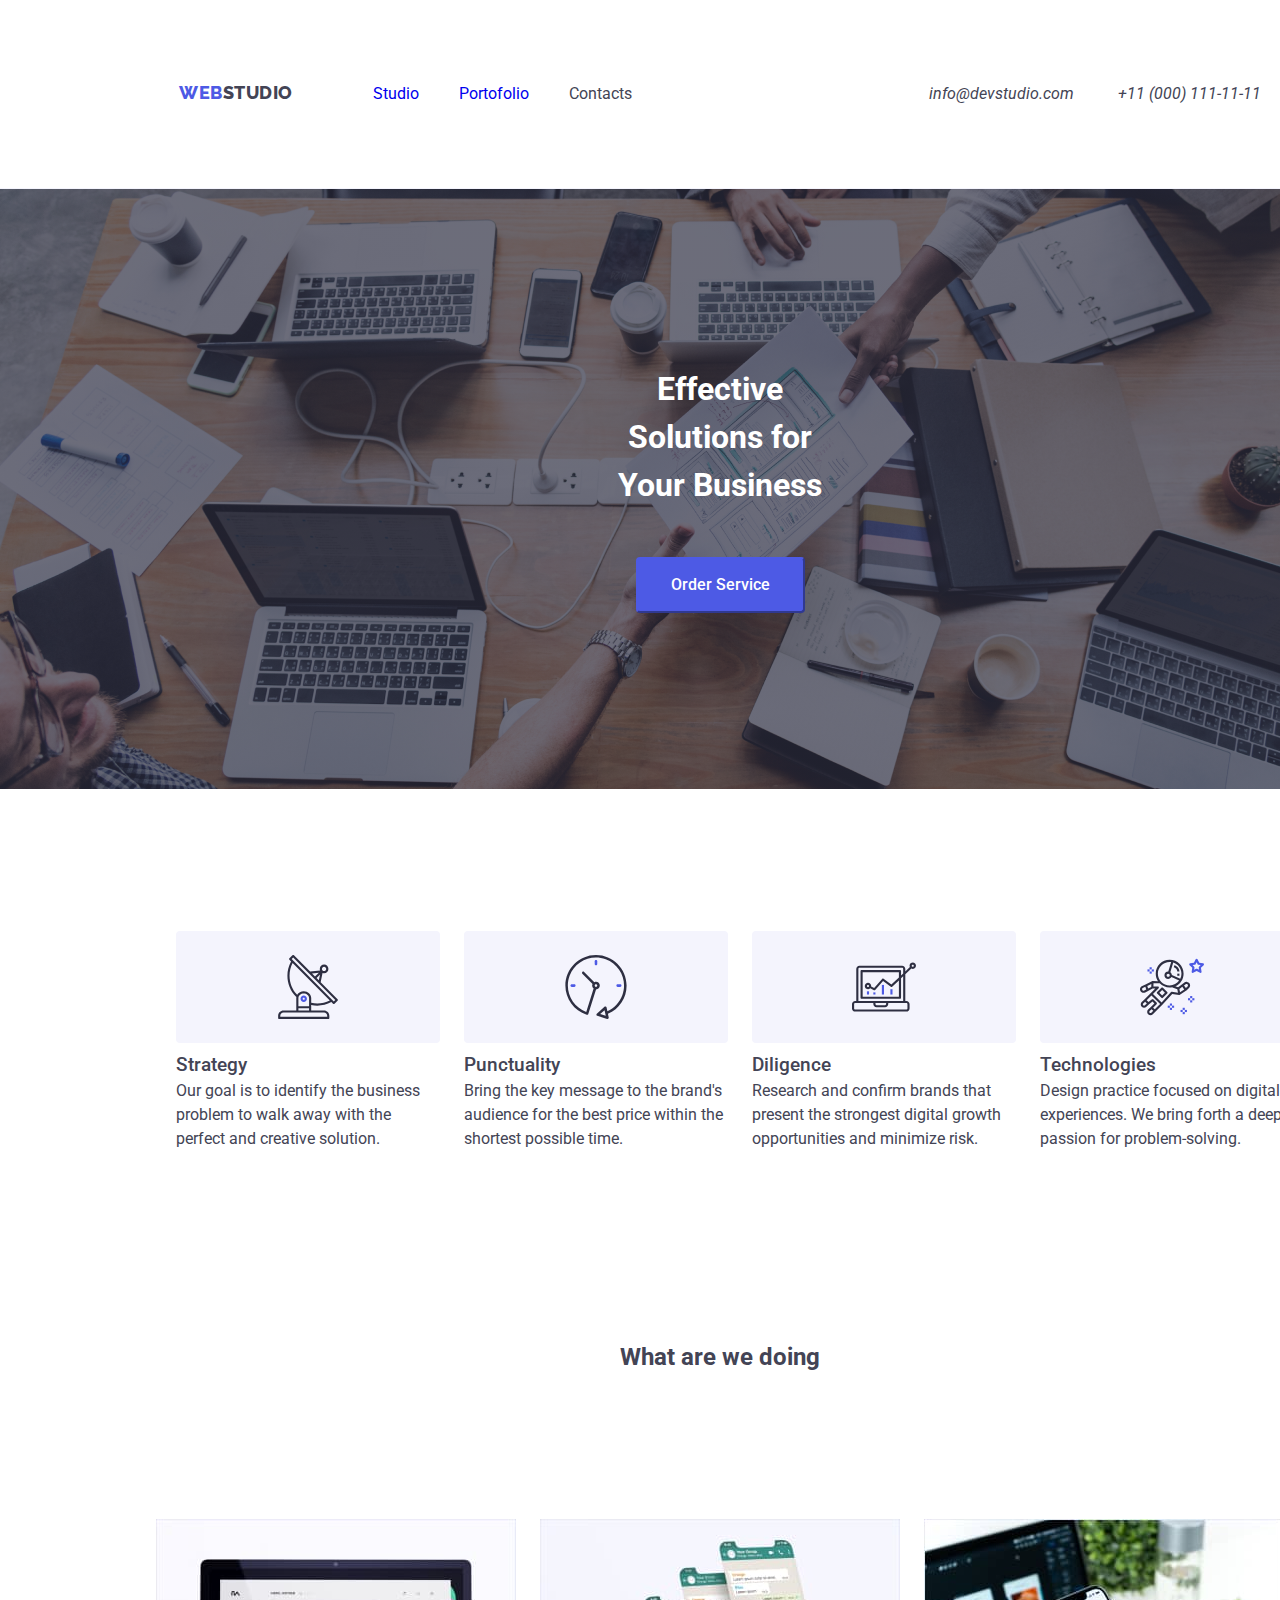
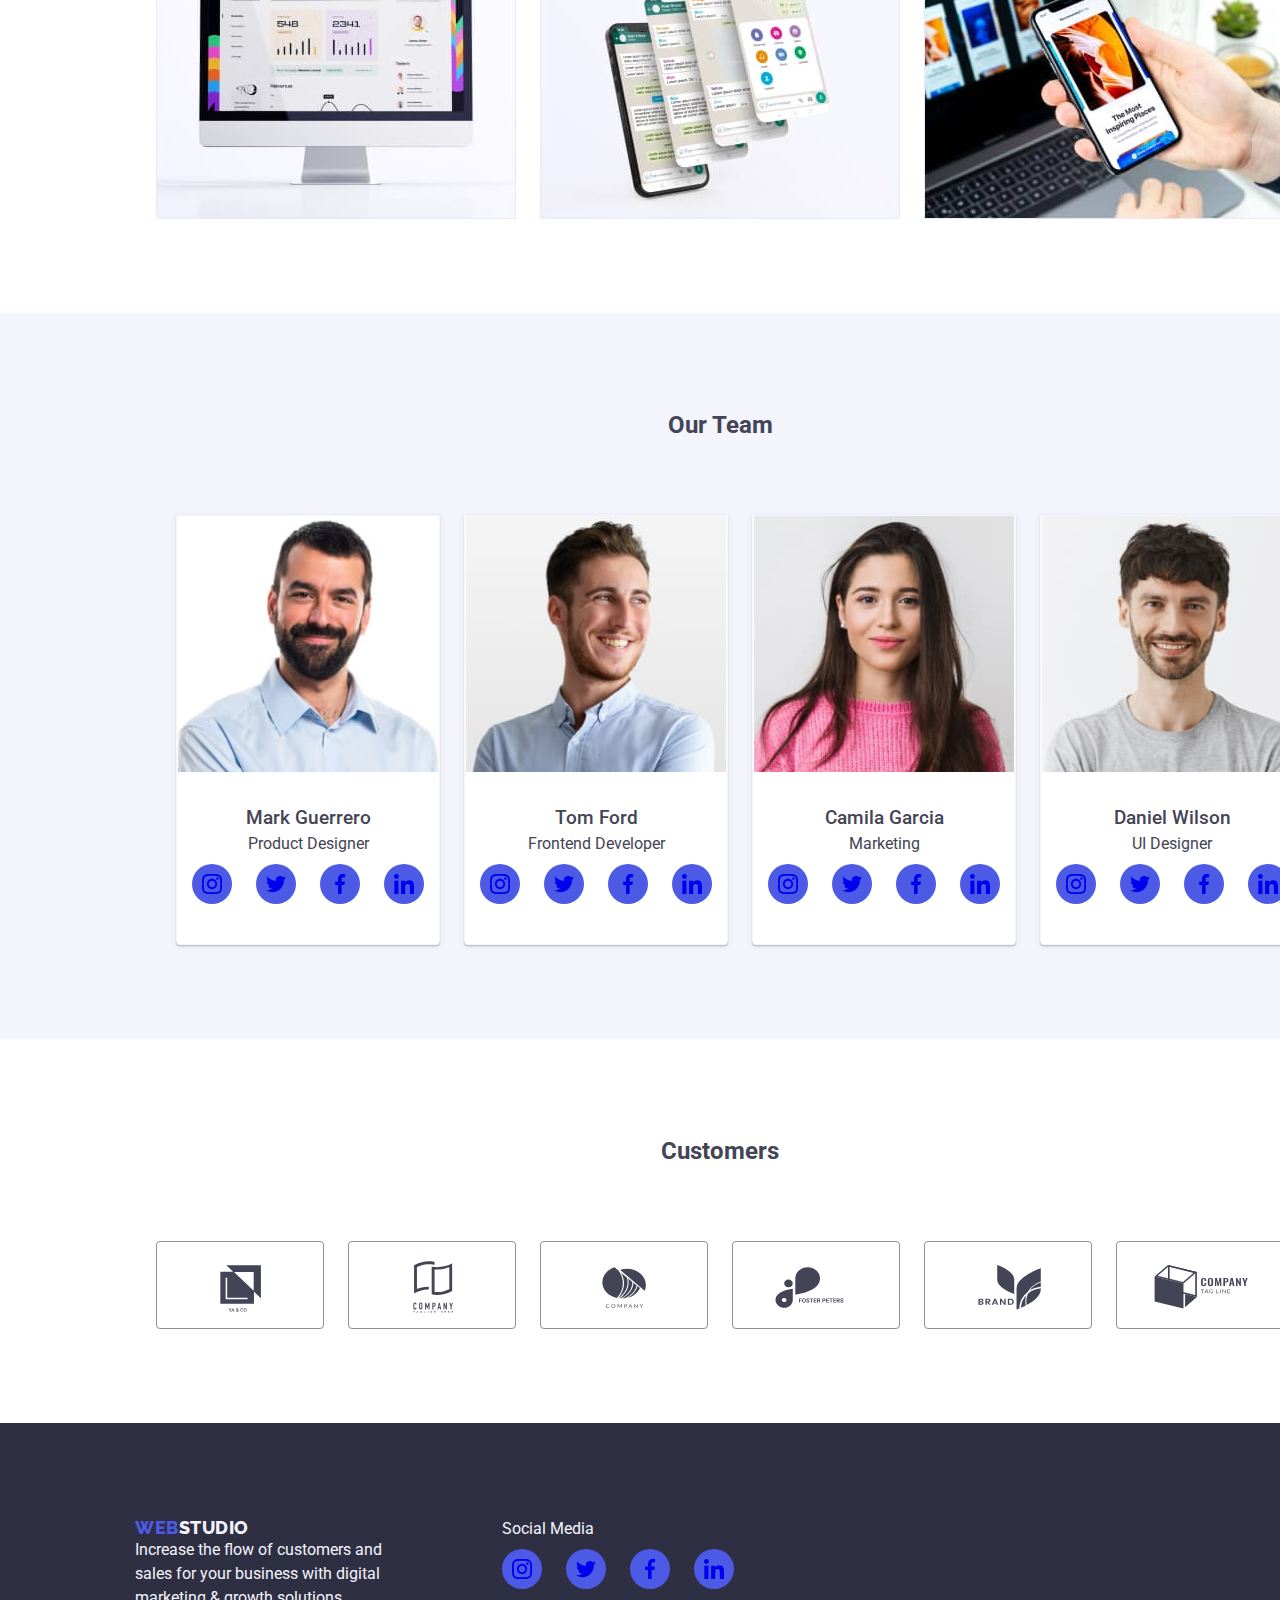
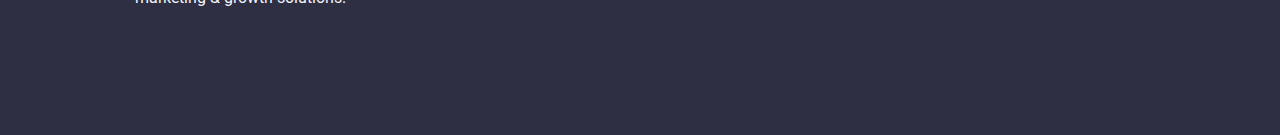
==== index.html @ 59173d13 "add files from hw4" ====
<!DOCTYPE html>
<html lang="en">

<head>
    <meta charset="UTF-8">
    <meta name="viewport" content="width=device-width, initial-scale=1.0">
    <title>Studio</title>
    <link rel="preconnect" href="https://fonts.googleapis.com">
    <link rel="preconnect" href="https://fonts.gstatic.com" crossorigin>
    <link
        href="https://fonts.googleapis.com/css2?family=Raleway:ital,wght@0,700;1,700&family=Roboto:wght@400;500;700;900&display=swap"
        rel="stylesheet">
    <link rel="stylesheet" href="/css/modern-normalize.css">
    <link rel="stylesheet" href="./css/style.css">
    <link rel="stylesheet" href="./css/reset.css">
</head>

<body class="main-page">
    <!--Navbar section-->

    <header class="global-header section">
        <div class="container header-container">
            <a href="index.html" class="logo">
                <span class="iris-blue">web</span>
                <span class="navy-blue">studio</span>
            </a>
            <nav class="navbar">
                <ul class="menu-items">
                    <li>
                        <a href="index.html">Studio</a>
                    </li>
                    <li>
                        <a href="portofolio.html">Portofolio</a>
                    </li>
                    <li>
                        <a href="">Contacts</a>
                    </li>
                </ul>
            </nav>
            <address class="contact-info">
                <a href="mailto:info@devstudio.com">info@devstudio.com</a>
                <a href="tel:+11(000)111-11-11">+11 (000) 111-11-11</a>
            </address>
        </div>

    </header>

    <main>
        <!--Hero section-->
        <section class="hero-section section">
            <div class="container hero-container">
                <h1>Effective Solutions for Your Business</h1>
                <button type="button" class="order-button">Order Service</button>
            </div>

        </section>
        <!--Feature section-->
        <section class="feature-section section">
            <div class="container">
                <ul class="features">
                    <li class="features-card-item">
                        <div class="features-icon-list">
                            <svg widht="64px" height="64px" class="features-icons">
                                <use href="./icons/symbol-defs.svg#icon-antenna"></use>
                            </svg>
                        </div>
                        <h3>Strategy</h3>
                        <p>Our goal is to identify the business problem to walk away with the perfect and
                            creative
                            solution.
                        </p>
                    </li>
                    <li class="features-card-item">
                        <div class="features-icon-list">
                            <svg widht="64px" height="64px" class="features-icons">
                                <use href="./icons/symbol-defs.svg#icon-clock"></use>
                            </svg>
                        </div>
                        <h3>Punctuality</h3>
                        <p>Bring the key message to the brand's audience for the best price within the shortest possible
                            time.
                        </p>
                    </li>
                    <li class="features-card-item">
                        <div class="features-icon-list">
                            <svg widht="64px" height="64px" class="features-icons">
                                <use href="./icons/symbol-defs.svg#icon-diagram"></use>
                            </svg>
                        </div>
                        <h3>Diligence</h3>
                        <p>Research and confirm brands that present the strongest digital growth opportunities and
                            minimize
                            risk.</p>
                    </li>
                    <li class="features-card-item">
                        <div class="features-icon-list">
                            <svg widht="64px" height="64px" class="features-icons">
                                <use href="./icons/symbol-defs.svg#icon-astronaut"></use>
                            </svg>
                        </div>
                        <h3>Technologies</h3>
                        <p>Design practice focused on digital experiences. We bring forth a deep passion for
                            problem-solving.
                        </p>
                    </li>
                </ul>
            </div>
        </section>
        <!--Services section-->
        <section class="offer-section section">
            <div class="container">
                <div class="title">
                    <h2>What are we doing</h2>
                </div>
                <div class="offer-images">
                    <img src="./images/monitor-desktop.jpg" alt="aplicatie desktop monitor" width="360"
                        class="offer-card-item" />
                    <img src="./images/phone-conversation.jpg" alt="conversatie pe telefon" width="360"
                        class="offer-card-item" />
                    <img src="./images/mobile-app.jpg" alt="aplicatie mobila" width="360" class="offer-card-item" />
                </div>
            </div>


        </section>
        <!--Team section-->
        <section class="team-section section">
            <div class="container team-container">
                <div class="title">
                    <h2>Our Team</h2>
                </div>
                <ul class="team-members">
                    <li class="team-card-item">
                        <img src="./images/mark-guerrero.jpg" alt="mark-guerrero" width="260" />
                        <h3>Mark Guerrero</h3>
                        <p>Product Designer</p>
                        <div class="icons-list">
                            <a href="https://www.instagram.com/" target="_blank" class="icon"
                                aria-label="instagram-link">
                                <svg width="20px" height="20px">
                                    <use href="./icons/symbol-defs.svg#icon-instagram"></use>
                                </svg>
                            </a>
                            <a href="https://www.twitter.com/" target="_blank" class="icon" aria-label="twitter-link">
                                <svg width="20px" height="20px">
                                    <use href="./icons/symbol-defs.svg#icon-twitter"></use>
                                </svg>
                            </a>
                            <a href="https://www.facebook.com/" target="_blank" class="icon" aria-label="facebook-link">
                                <svg width="20px" height="20px">
                                    <use href="./icons/symbol-defs.svg#icon-facebook"></use>
                                </svg>
                            </a>
                            <a href="https://www.linkedin.com/" target="_blank" class="icon" aria-label="linkedin-link">
                                <svg width="20px" height="20px">
                                    <use href="./icons/symbol-defs.svg#icon-linkedin"></use>
                                </svg>
                            </a>
                        </div>
                    </li>
                    <li class="team-card-item">
                        <img src="./images/tom-ford.jpg" alt="tom-ford" width="260" />
                        <h3>Tom Ford</h3>
                        <p>Frontend Developer</p>
                        <div class="icons-list">
                            <a href="https://www.instagram.com/" target="_blank" class="icon"
                                aria-label="instagram-link">
                                <svg width="20px" height="20px">
                                    <use href="./icons/symbol-defs.svg#icon-instagram"></use>
                                </svg>
                            </a>
                            <a href="https://www.twitter.com/" target="_blank" class="icon" aria-label="twitter-link">
                                <svg width="20px" height="20px">
                                    <use href="./icons/symbol-defs.svg#icon-twitter"></use>
                                </svg>
                            </a>
                            <a href="https://www.facebook.com/" target="_blank" class="icon" aria-label="facebook-link">
                                <svg width="20px" height="20px">
                                    <use href="./icons/symbol-defs.svg#icon-facebook"></use>
                                </svg>
                            </a>
                            <a href="https://www.linkedin.com/" target="_blank" class="icon" aria-label="linkedin-link">
                                <svg width="20px" height="20px">
                                    <use href="./icons/symbol-defs.svg#icon-linkedin"></use>
                                </svg>
                            </a>
                        </div>
                    </li>
                    <li class="team-card-item">
                        <img src="./images/camila-garcia.jpg" alt="camila-garcia" width="260" />
                        <h3>Camila Garcia</h3>
                        <p>Marketing</p>
                        <div class="icons-list">
                            <a href="https://www.instagram.com/" target="_blank" class="icon"
                                aria-label="instagram-link">
                                <svg width="20px" height="20px">
                                    <use href="./icons/symbol-defs.svg#icon-instagram"></use>
                                </svg>
                            </a>
                            <a href="https://www.twitter.com/" target="_blank" class="icon" aria-label="twitter-link">
                                <svg width="20px" height="20px">
                                    <use href="./icons/symbol-defs.svg#icon-twitter"></use>
                                </svg>
                            </a>
                            <a href="https://www.facebook.com/" target="_blank" class="icon" aria-label="facebook-link">
                                <svg width="20px" height="20px">
                                    <use href="./icons/symbol-defs.svg#icon-facebook"></use>
                                </svg>
                            </a>
                            <a href="https://www.linkedin.com/" target="_blank" class="icon" aria-label="linkedin-link">
                                <svg width="20px" height="20px">
                                    <use href="./icons/symbol-defs.svg#icon-linkedin"></use>
                                </svg>
                            </a>
                        </div>
                    </li>
                    <li class="team-card-item">
                        <img src="./images/daniel-wilson.jpg" alt="daniel-wilson" width="260" />
                        <h3>Daniel Wilson</h3>
                        <p>UI Designer</p>
                        <div class="icons-list">
                            <a href="https://www.instagram.com/" target="_blank" class="icon"
                                aria-label="instagram-link">
                                <svg width="20px" height="20px">
                                    <use href="./icons/symbol-defs.svg#icon-instagram"></use>
                                </svg>
                            </a>
                            <a href="https://www.twitter.com/" target="_blank" class="icon" aria-label="twitter-link">
                                <svg width="20px" height="20px">
                                    <use href="./icons/symbol-defs.svg#icon-twitter"></use>
                                </svg>
                            </a>
                            <a href="https://www.facebook.com/" target="_blank" class="icon" aria-label="facebook-link">
                                <svg width="20px" height="20px">
                                    <use href="./icons/symbol-defs.svg#icon-facebook"></use>
                                </svg>
                            </a>
                            <a href="https://www.linkedin.com/" target="_blank" class="icon" aria-label="linkedin-link">
                                <svg width="20px" height="20px">
                                    <use href="./icons/symbol-defs.svg#icon-linkedin"></use>
                                </svg>
                            </a>
                        </div>
                    </li>
                </ul>
            </div>

        </section>
        <section class="section">
            <div class="customers-section container">
                <h2 class="title">Customers</h2>
                <div class="customers-icon-list">
                    <a href="" class="customers-icon">
                        <svg width="168px" height="88px">
                            <use href="./icons/symbol-defs.svg#icon-logo1"></use>
                        </svg>
                    </a>
                    <a href="" class="customers-icon">
                        <svg width="168px" height="88px">
                            <use href="./icons/symbol-defs.svg#icon-logo2"></use>
                        </svg>
                    </a>

                    <a href="" class="customers-icon">
                        <svg width="168px" height="88px">
                            <use href="./icons/symbol-defs.svg#icon-logo3"></use>
                        </svg>
                    </a>

                    <a href="" class="customers-icon">
                        <svg width="168px" height="88px">
                            <use href="./icons/symbol-defs.svg#icon-logo4"></use>
                        </svg>
                    </a>

                    <a href="" class="customers-icon">
                        <svg width="168px" height="88px">
                            <use href="./icons/symbol-defs.svg#icon-logo5"></use>
                        </svg>
                    </a>

                    <a href="" class="customers-icon">
                        <svg width="168px" height="88px">
                            <use href="./icons/symbol-defs.svg#icon-logo6"></use>
                        </svg>
                    </a>

                </div>
            </div>
        </section>
    </main>
    </div>
    <footer class=" footer-section section">
        <div class="container">
            <div class="footer-card">
                <a href="index.html" class="logo">
                    <span class="iris-blue">web</span>
                    <span class="cloud">studio</span>
                </a>
                <p>Increase the flow of customers and </br>
                    sales for your business with digital</br>
                    marketing & growth solutions.
                </p>
            </div>
            <div class="social-media-card">
                <p>Social Media</p>
                <div class="icons-list">
                    <a href="https://www.instagram.com/" target="_blank" class="icon" aria-label="instagram-link">
                        <svg width="20px" height="20px">
                            <use href="./icons/symbol-defs.svg#icon-instagram"></use>
                        </svg>
                    </a>
                    <a href="https://www.twitter.com/" target="_blank" class="icon" aria-label="twitter-link">
                        <svg width="20px" height="20px">
                            <use href="./icons/symbol-defs.svg#icon-twitter"></use>
                        </svg>
                    </a>
                    <a href="https://www.facebook.com/" target="_blank" class="icon" aria-label="facebook-link">
                        <svg width="20px" height="20px">
                            <use href="./icons/symbol-defs.svg#icon-facebook"></use>
                        </svg>
                    </a>
                    <a href="https://www.linkedin.com/" target="_blank" class="icon" aria-label="linkedin-link">
                        <svg width="20px" height="20px">
                            <use href="./icons/symbol-defs.svg#icon-linkedin"></use>
                        </svg>
                    </a>
                </div>

            </div>
        </div>

    </footer>

</body>

</html>
---- css/style.css ----
:root {
  --link-color: #000000;
  --logo-font-family: "Raleway", sans-serif;
  --text-font-family: "Roboto", sans-serif;
  --body-text-color: #434455;
  --heading-text-color: #2e2f42;
  --main-background-color: #ffffff;
  --brand-color: #4d5ae5;
  --secondary-bkg-color: #f4f4fd;
  --hover-color: #404bbf;
  --hero-heading-color: #ffffff;
  --icon-fill-color: #4d5ae5;
  --icon-border-color: #8e8f99;
  --social-media-icons-hover: #404bbf;
  --customers-icons-hover: #404bbf;
}

*,
*::before,
*::after {
  box-sizing: border-box;
}

.main-page {
  font-family: var(--text-font-family);
  color: var(--body-text-color);
  font-size: 16px;
}

.global-header .logo,
.footer-section .logo {
  text-decoration: none;
  font-size: 18px;
  font-family: var(--logo-font-family);
  font-weight: 800;
}

.global-header {
  display: flex;
  justify-content: center;
  align-items: center;
  border-bottom: 1px solid var(--secondary-bkg-color);
  height: 72px;
  box-shadow: 0 1px 6px 0 rgba(46, 47, 66, 0.08),
    0 1px 1px 0 rgba(46, 47, 66, 0.16), 0 2px 1px 0 rgba(46, 47, 66, 0.08);
  background: #ffffff;
}
.menu-items > li > a {
  text-decoration: none;
}
.menu-items > li {
  list-style-type: none;
  padding-left: 40px;
}
.menu-items > li:hover {
  color: var(--hover-color);
  text-decoration: underline;
}

.menu-items > li > a:visited {
  color: inherit;
}

.menu-items {
  display: flex;
  flex-direction: row;
}
.order-button {
  background-color: #4d5ae5;
  font-family: "Roboto", sans-serif;
  border-radius: 4px;
  padding: 16px, 32px, 16px, 32px;
  border-color: #4d5ae5;
  color: #fff;
  font-weight: 500;
  width: 169px;
  height: 56px;
  display: flex;
  align-items: center;
  justify-content: center;
}

.order-button:hover {
  background-color: var(--hover-color);
}

.logo {
  font-weight: 800;
  font-size: 18px;
  line-height: 117%;
  letter-spacing: 0.03em;
  text-transform: uppercase;
  word-spacing: -9px;
}

.logo .iris-blue {
  color: #4d5ae5;
}

.logo .navy-blue {
  color: var(--body-text-color);
}

.logo .cloud {
  color: var(--secondary-bkg-color);
}

.contact-info {
  padding-left: 257px;
}

.contact-info > a {
  text-decoration: none;
  color: var(--body-text-color);
  padding-left: 40px;
}

.contact-info > a:hover,
.contact-info > a:focus {
  color: #404bbf;
}

.team-members > li {
  list-style-type: none;
  display: flex;
  align-items: center;
  flex-direction: column;
}

h1,
h2 {
  font-weight: 700;
  color: var(--body-text-color);
  display: flex;
}

h3 {
  font-weight: 500;
  color: var(--body-text-color);
}

.hero-section {
  background-color: #2e2f42;
  display: flex;
  justify-content: center;
  flex-direction: column;
  align-items: center;
  background: linear-gradient(rgba(46, 47, 66, 0.7), rgba(46, 47, 66, 0.7)),
    url("../images/hero-bkg-image.jpg");
  height: 600px;
  background-repeat: no-repeat;
  background-size: cover;
}

.hero-section > h1 {
  color: #ffffff;
  width: 204px;
}

.hero-section .container {
  gap: 48px;
}

.team-section {
  display: flex;
  justify-content: center;
  background-color: var(--secondary-bkg-color);
}

.footer-section {
  background-color: #2e2f42;
  color: var(--secondary-bkg-color);
  display: flex;
  justify-content: flex-start;
  flex-direction: column;
  align-items: flex-start;
  height: 312px;
  flex-wrap: wrap;
}

.footer-container {
  display: flex;
  justify-content: flex-start;
}

.feature-section {
  display: flex;
  justify-content: center;
}

.features > li {
  list-style-type: none;
  display: block;
  width: 264px;
}

.features {
  display: flex;
  flex-wrap: wrap;
  margin-left: -24px;
}

.features-card-item {
  margin-top: 48px;
  margin-left: 24px;
}

.filter-buttons > li > button {
  background-color: var(--secondary-bkg-color);
  font-family: "Roboto", sans-serif;
  border-radius: 4px;
  padding: 12px, 24px, 12px, 24px;
  border-color: #e7e9fc;
  color: var(--brand-color);
  font-weight: 500;
  border: 1px;
  cursor: pointer;
  width: 116px;
  height: 48px;
}

.filter-buttons > li > button:hover,
.filter-buttons > li > button :focus {
  background-color: var(--hover-color);
  color: #ffffff;
  box-shadow: 0 2px 2px 0 rgba(0, 0, 0, 0.12), 0 2px 1px 0 rgba(0, 0, 0, 0.08),
    0 3px 1px 0 rgba(0, 0, 0, 0.1);
}

.filter-buttons > li {
  list-style-type: none;
}

.filter-buttons {
  display: flex;
  justify-content: center;
  flex-wrap: wrap;
  margin-left: -24px;
}

.project-cards {
  display: flex;
  flex-wrap: wrap;
  padding: 0px 16px;
  margin-top: -48px;
  margin-left: -24px;
}

.card-item {
  margin-top: 48px;
  margin-left: 24px;
}

.project-cards > li {
  list-style-type: none;
  display: flex;
  flex-direction: column;
  border: 1px solid var(--secondary-bkg-color);
  width: 360px;
  height: 420px;
}

.section {
  padding: 94px 0;
  width: 1440px;
}

.container {
  display: flex;
  justify-content: center;
  width: 1200px;
  padding: 0 15px;
  flex-wrap: wrap;
  margin: 0 auto;
}

.title {
  display: flex;
  justify-content: center;
  padding-bottom: 72px;
}

.offer-section {
  display: flex;
  justify-content: center;
}

.offer-images {
  display: flex;
  justify-content: center;
  flex-wrap: wrap;
  gap: 24px;
  padding-top: 72px;
}

.team-members {
  display: flex;
  justify-content: center;
  flex-wrap: wrap;
  margin-left: -24px;
}

.team-card-item {
  margin-left: 24px;
  flex-basis: calc((100%-96px) / 4);
}

.team-members > li {
  border: 1px solid;
  border-radius: 0 0 4px 4px;
  padding: 0px 0px 32px 0px;
  width: 264px;
  height: 430px;
  border: 1px solid var(--secondary-bkg-color);
  box-shadow: 0 2px 1px 0 rgba(46, 47, 66, 0.08),
    0 1px 1px 0 rgba(46, 47, 66, 0.16), 0 1px 6px 0 rgba(46, 47, 66, 0.08);
  background: #fff;
}

.team-card-item > h3 {
  padding-top: 32px;
}

.card-item > h3 {
  padding-top: 32px;
  padding-left: 16px;
}

.card-item > p {
  padding-top: 8px;
  padding-left: 16px;
}

.card-item:hover {
  box-shadow: 0 4px 4px 0 rgba(0, 0, 0, 0.25);
  cursor: pointer;
}

.hero-container {
  display: flex;
  flex-direction: column;
  align-items: center;
}

.hero-container > h1 {
  color: var(--hero-heading-color);
  width: 205px;
  text-align: center;
}

.footer-card {
  display: flex;
  flex-direction: column;
}

.filter-section {
  display: flex;
  justify-content: center;
}

.project-section {
  display: flex;
  justify-content: center;
}

.icons-list {
  display: flex;
  justify-content: center;
  gap: 24px;
  margin-top: 8px;
}

.icons-list .icon {
  width: 40px;
  height: 40px;
  border-radius: 50%;
  background-color: var(--icon-fill-color);
  display: flex;
  justify-content: center;
  align-items: center;
}

.features-icon-list {
  border-radius: 4px;
  width: 264px;
  height: 112px;
  background-color: var(--secondary-bkg-color);
  display: flex;
  justify-content: center;
  align-items: center;
  margin-bottom: 8px;
}

.social-media-card {
  margin-left: 120px;
}

.customers-section {
  display: flex;
  flex-direction: column;
}

.customers-icon {
  border: 1px solid var(--icon-border-color);
  border-radius: 4px;
  width: 168px;
  height: 88px;
}

.customers-icon-list {
  display: flex;
  justify-content: center;
  gap: 24px;
}

.footer-section .container {
  display: flex;
  justify-content: flex-start;
}

.customers-icon-list .customers-icon:hover,
.customers-icon:active,
.customers-icon:focus {
  color: var(--customers-icons-hover);
}

.icons-list .icon:hover,
.icon:active,
.icon:focus {
  color: var(--social-media-icons-hover);
}

.icon:visited {
  color: currentColor;
}

.customers-icon:visited {
  color: currentColor;
}
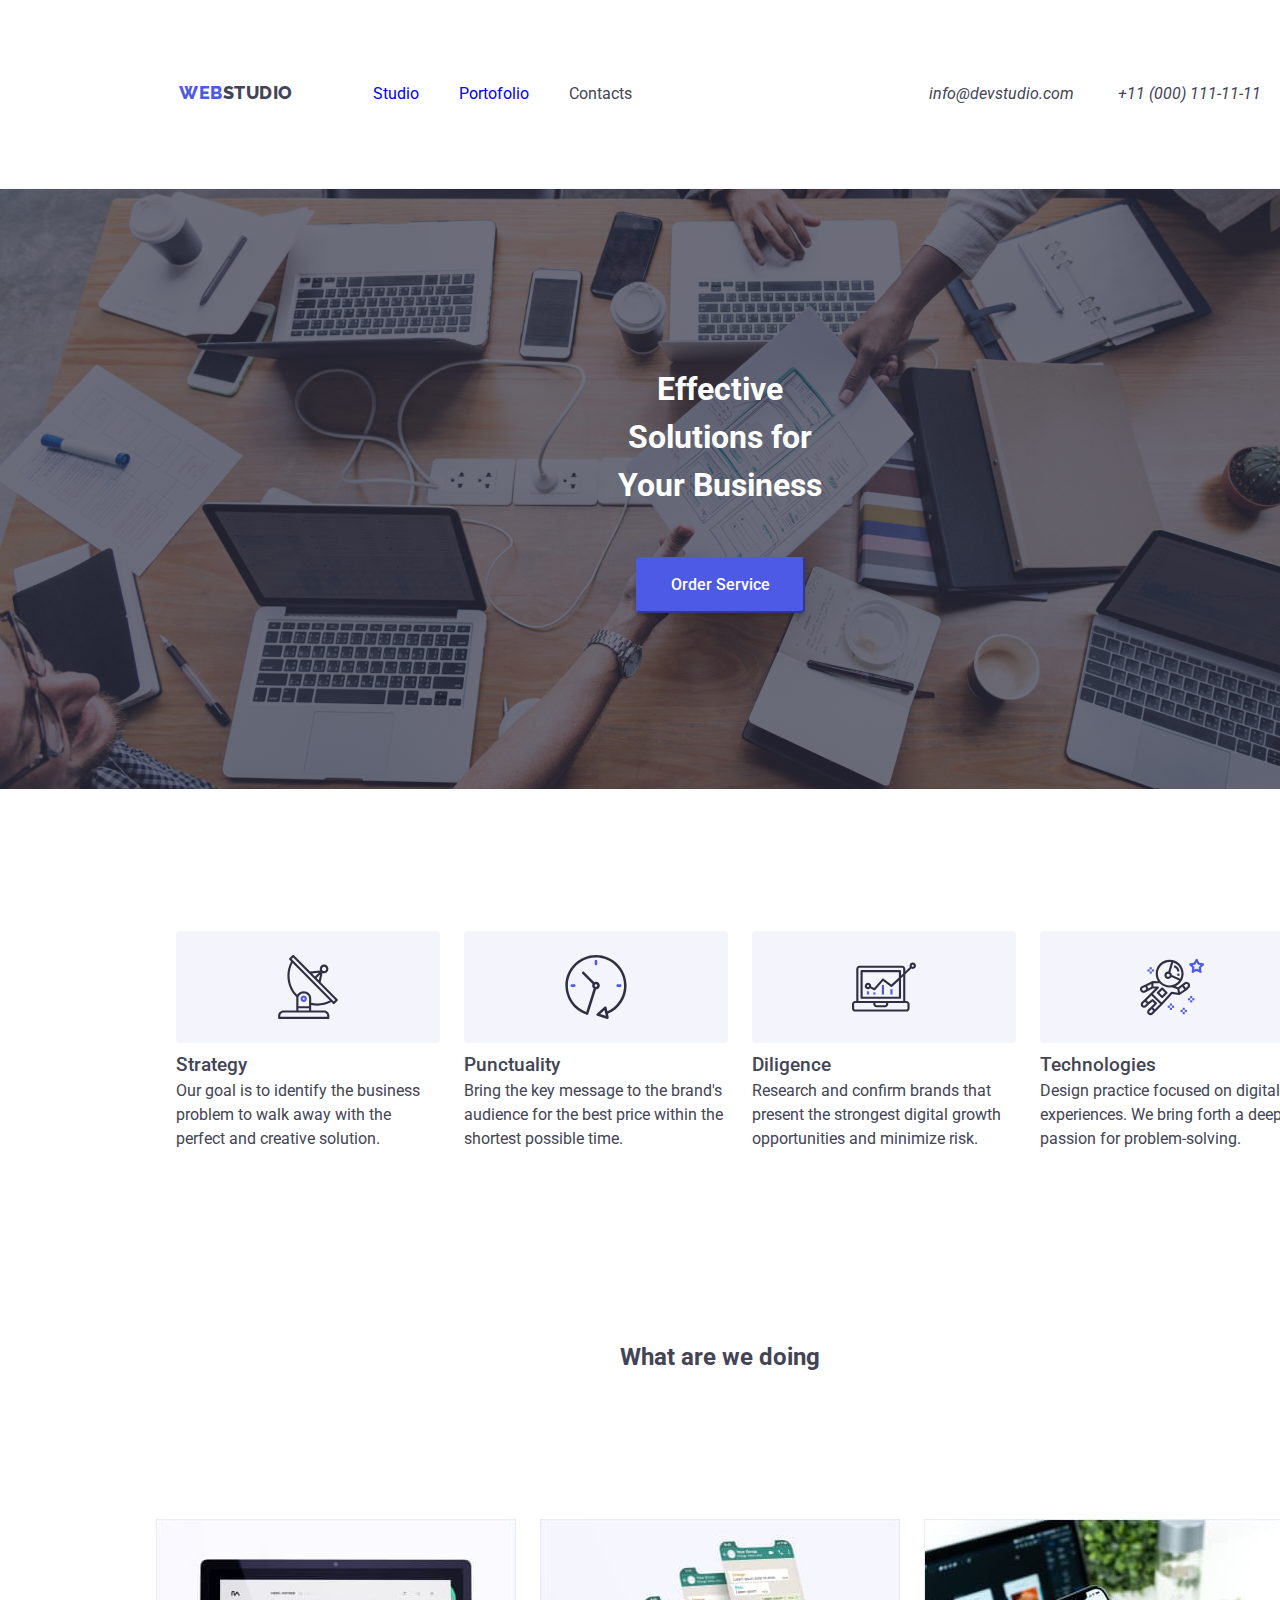
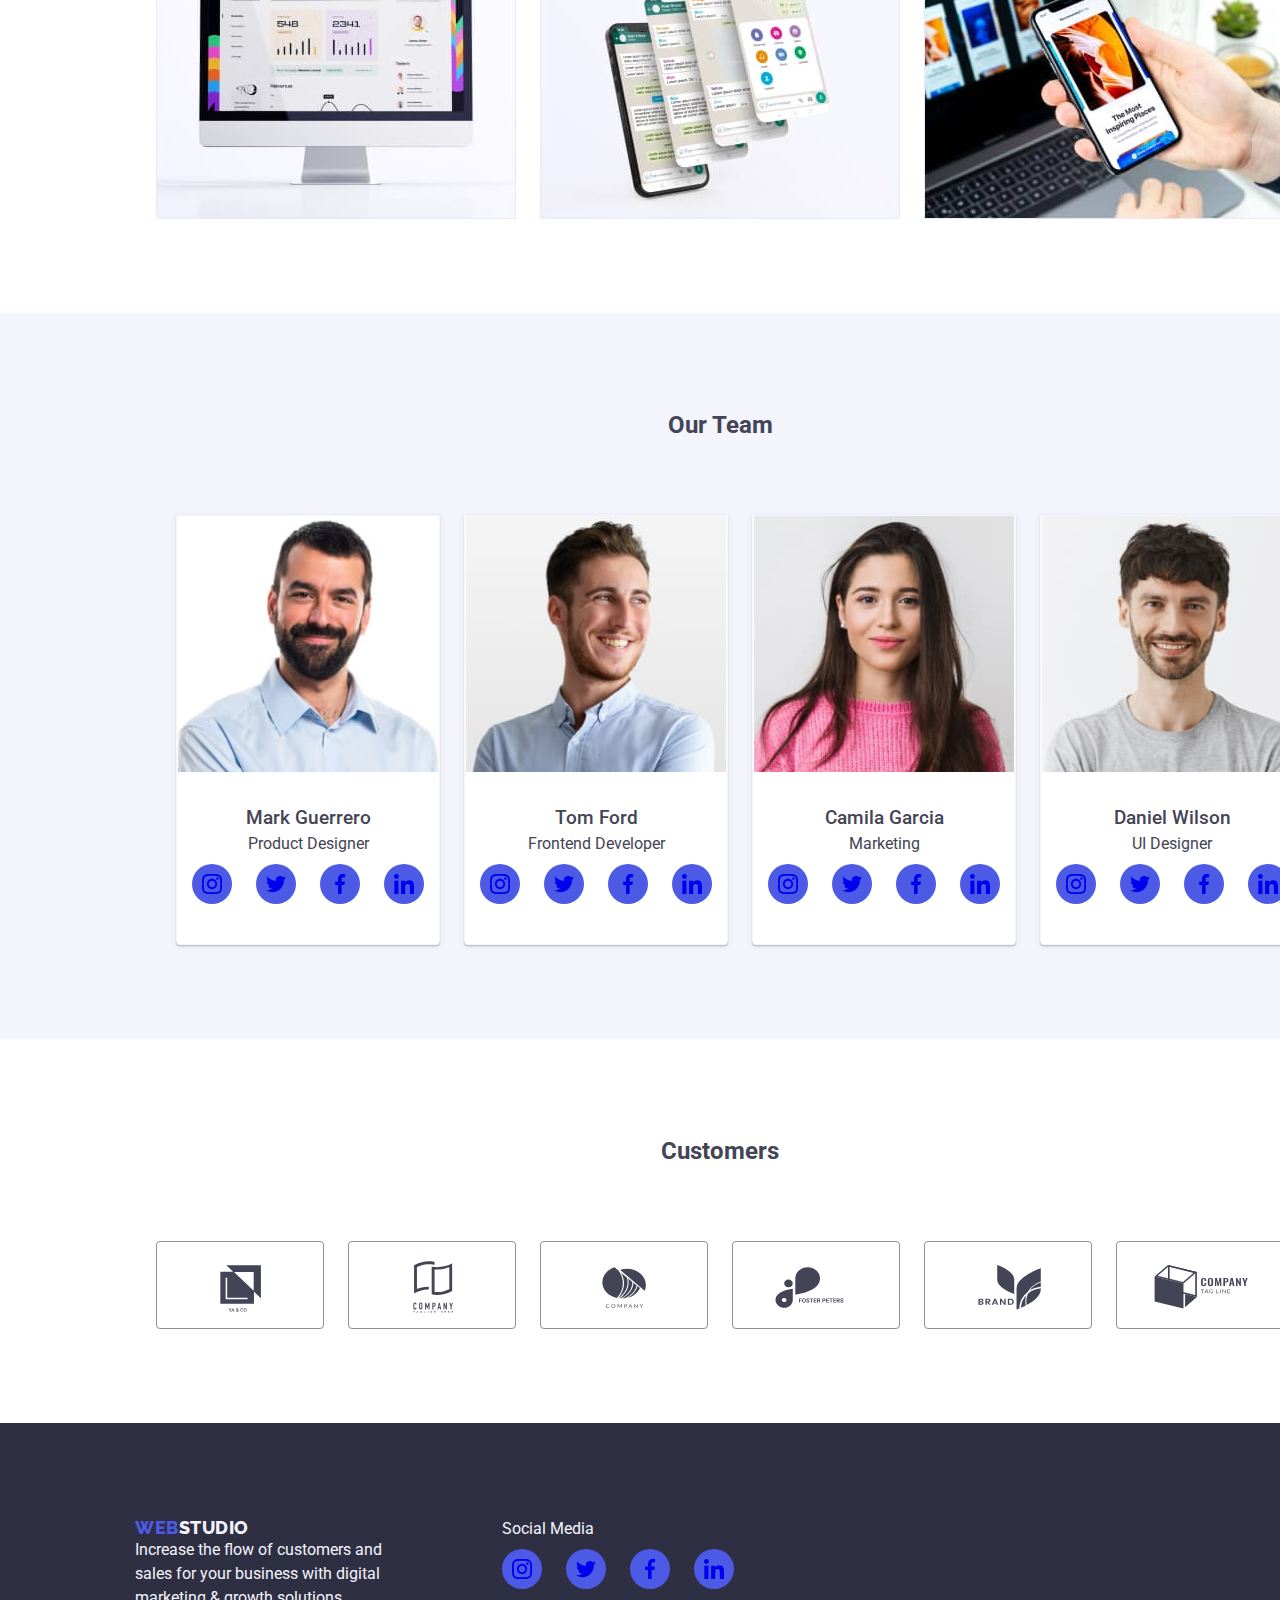
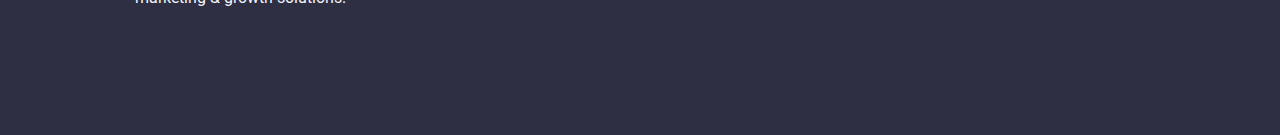
==== commit 17498eb8: "transition and overlay" ====
--- a/index.html
+++ b/index.html
@@ -331,7 +331,7 @@
         </div>
 
     </footer>
-
+    <script src="./js/modal.js"></script>
 </body>
 
 </html>--- a/css/style.css
+++ b/css/style.css
@@ -55,6 +55,7 @@
 .menu-items > li:hover {
   color: var(--hover-color);
   text-decoration: underline;
+  transition: 0.25s cubic-bezier(0.4, 0, 0.2, 1);
 }
 
 .menu-items > li > a:visited {
@@ -78,10 +79,12 @@
   display: flex;
   align-items: center;
   justify-content: center;
+  box-shadow: 0 4px 4px 0 rgba(0, 0, 0, 0.15);
 }
 
 .order-button:hover {
   background-color: var(--hover-color);
+  transition: 0.25s cubic-bezier(0.4, 0, 0.2, 1);
 }
 
 .logo {
@@ -118,6 +121,7 @@
 .contact-info > a:hover,
 .contact-info > a:focus {
   color: #404bbf;
+  transition: 0.25s cubic-bezier(0.4, 0, 0.2, 1);
 }
 
 .team-members > li {
@@ -225,6 +229,7 @@
   color: #ffffff;
   box-shadow: 0 2px 2px 0 rgba(0, 0, 0, 0.12), 0 2px 1px 0 rgba(0, 0, 0, 0.08),
     0 3px 1px 0 rgba(0, 0, 0, 0.1);
+  transition: 0.25s cubic-bezier(0.4, 0, 0.2, 1);
 }
 
 .filter-buttons > li {
@@ -236,6 +241,11 @@
   justify-content: center;
   flex-wrap: wrap;
   margin-left: -24px;
+}
+
+.filter-btn {
+  margin-top: 48px;
+  margin-left: 24px;
 }
 
 .project-cards {
@@ -249,15 +259,52 @@
 .card-item {
   margin-top: 48px;
   margin-left: 24px;
-}
-
-.project-cards > li {
   list-style-type: none;
   display: flex;
   flex-direction: column;
   border: 1px solid var(--secondary-bkg-color);
   width: 360px;
   height: 420px;
+  position: relative;
+  overflow: hidden;
+}
+
+.card-item > h3 {
+  padding-top: 32px;
+  padding-left: 16px;
+}
+
+.card-item > p {
+  padding-top: 8px;
+  padding-left: 16px;
+}
+
+.card-item:hover {
+  box-shadow: 0 4px 4px 0 rgba(0, 0, 0, 0.25);
+  cursor: pointer;
+  transition: 0.25s cubic-bezier(0.4, 0, 0.2, 1);
+}
+
+.overlay {
+  position: absolute;
+  top: 0;
+  left: 0;
+  width: 100%;
+  height: 100%;
+  background-color: #3f51b5;
+
+  transform: translatey(100%);
+  transition: transform 250ms ease-in-out;
+}
+
+.card-item:hover .overlay {
+  transform: translatey(0);
+}
+
+.overlay > p {
+  color: #fff;
+  padding: 40px 32px;
+  margin: 0;
 }
 
 .section {
@@ -321,21 +368,6 @@
   padding-top: 32px;
 }
 
-.card-item > h3 {
-  padding-top: 32px;
-  padding-left: 16px;
-}
-
-.card-item > p {
-  padding-top: 8px;
-  padding-left: 16px;
-}
-
-.card-item:hover {
-  box-shadow: 0 4px 4px 0 rgba(0, 0, 0, 0.25);
-  cursor: pointer;
-}
-
 .hero-container {
   display: flex;
   flex-direction: column;
@@ -422,12 +454,14 @@
 .customers-icon:active,
 .customers-icon:focus {
   color: var(--customers-icons-hover);
+  transition: 0.25s cubic-bezier(0.4, 0, 0.2, 1);
 }
 
 .icons-list .icon:hover,
 .icon:active,
 .icon:focus {
   color: var(--social-media-icons-hover);
+  transition: 0.25s cubic-bezier(0.4, 0, 0.2, 1);
 }
 
 .icon:visited {
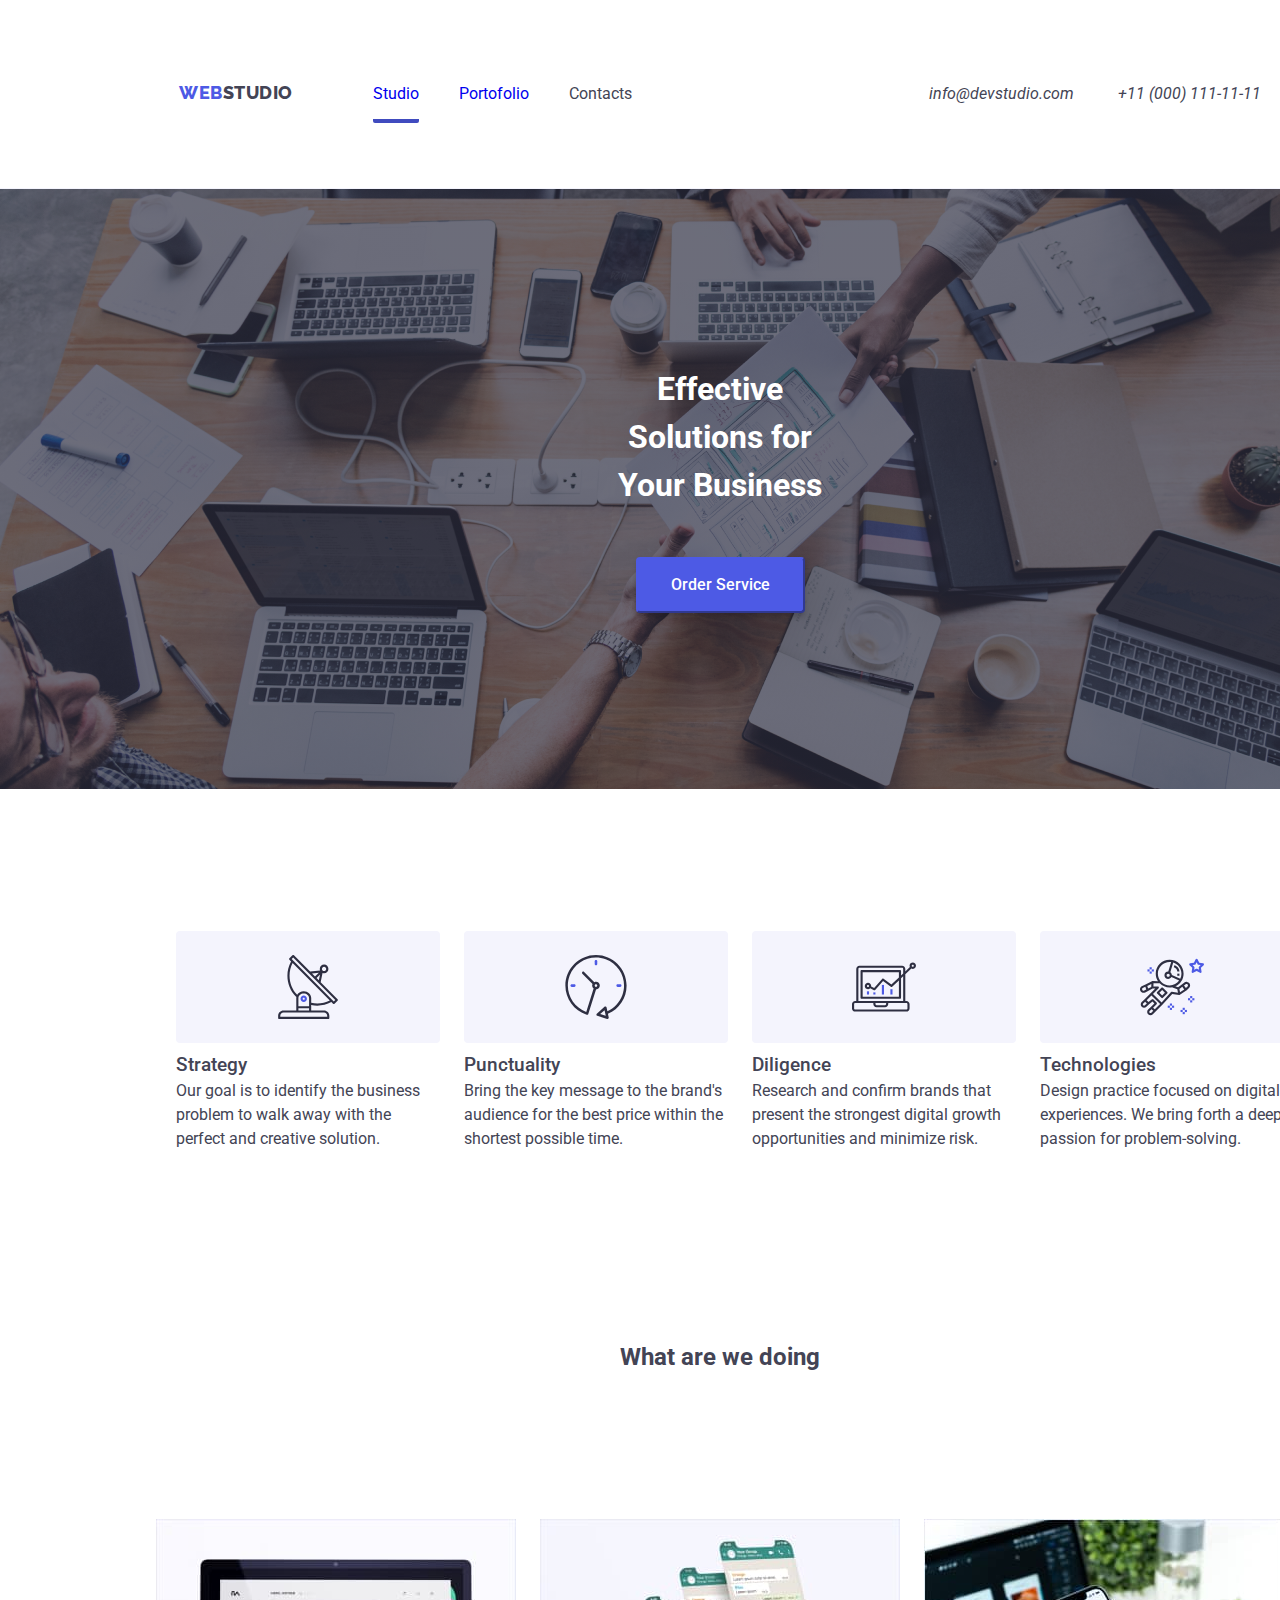
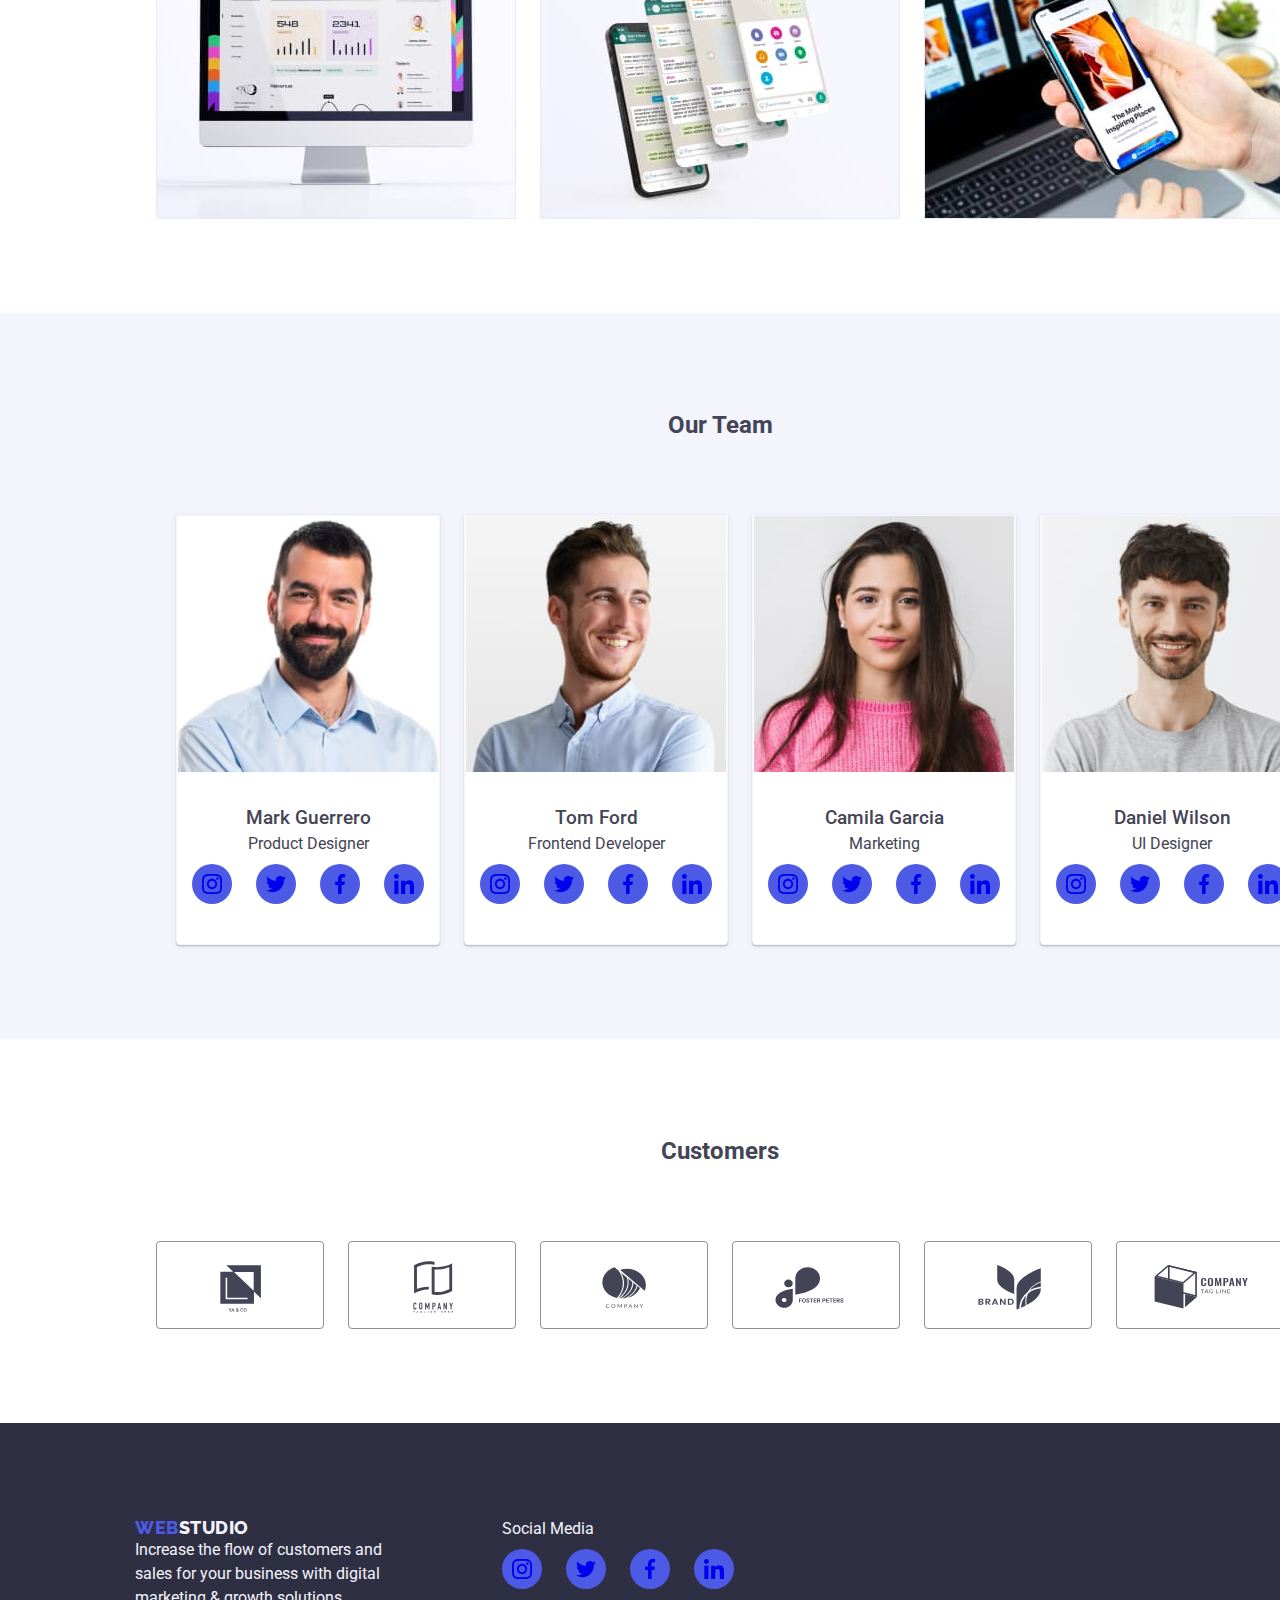
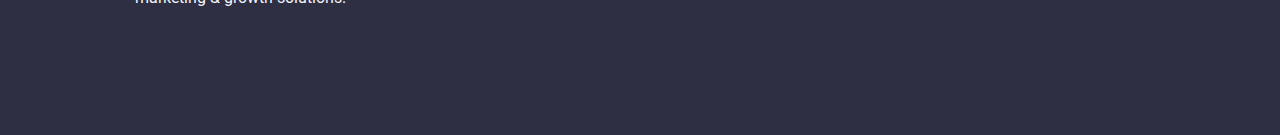
==== commit 07c62363: "updates" ====
--- a/index.html
+++ b/index.html
@@ -27,7 +27,7 @@
             <nav class="navbar">
                 <ul class="menu-items">
                     <li>
-                        <a href="index.html">Studio</a>
+                        <a class="studio-link" href="index.html">Studio</a>
                     </li>
                     <li>
                         <a href="portofolio.html">Portofolio</a>
@@ -50,8 +50,13 @@
         <section class="hero-section section">
             <div class="container hero-container">
                 <h1>Effective Solutions for Your Business</h1>
-                <button type="button" class="order-button">Order Service</button>
-            </div>
+                <button type="button" class="order-button" data-modal-open>Order Service</button>
+            </div>
+            <div class="modal is-hidden" data-modal>
+                <div class="modal-content">
+                    <button class="close-btn" data-modal-close>×</button>
+                    Continut modal
+                </div>
 
         </section>
         <!--Feature section-->
--- a/css/style.css
+++ b/css/style.css
@@ -13,6 +13,9 @@
   --icon-border-color: #8e8f99;
   --social-media-icons-hover: #404bbf;
   --customers-icons-hover: #404bbf;
+  --close-btn-bkg: #f4f4fd;
+  --transition: 250ms cubic-bezier(0.4, 0, 0.2, 1);
+  --active-border-color: #404bbf;
 }
 
 *,
@@ -47,11 +50,14 @@
 }
 .menu-items > li > a {
   text-decoration: none;
-}
+  outline: none;
+}
+
 .menu-items > li {
   list-style-type: none;
   padding-left: 40px;
 }
+
 .menu-items > li:hover {
   color: var(--hover-color);
   text-decoration: underline;
@@ -60,6 +66,18 @@
 
 .menu-items > li > a:visited {
   color: inherit;
+}
+
+.studio-link {
+  border-bottom: 4px solid var(--active-border-color);
+  border-radius: 2px;
+  padding-bottom: 16px;
+}
+
+.portofolio-link {
+  border-bottom: 4px solid var(--active-border-color);
+  border-radius: 2px;
+  padding-bottom: 16px;
 }
 
 .menu-items {
@@ -265,8 +283,6 @@
   border: 1px solid var(--secondary-bkg-color);
   width: 360px;
   height: 420px;
-  position: relative;
-  overflow: hidden;
 }
 
 .card-item > h3 {
@@ -283,6 +299,11 @@
   box-shadow: 0 4px 4px 0 rgba(0, 0, 0, 0.25);
   cursor: pointer;
   transition: 0.25s cubic-bezier(0.4, 0, 0.2, 1);
+}
+
+.image-overlay {
+  position: relative;
+  overflow: hidden;
 }
 
 .overlay {
@@ -297,7 +318,7 @@
   transition: transform 250ms ease-in-out;
 }
 
-.card-item:hover .overlay {
+.image-overlay:hover .overlay {
   transform: translatey(0);
 }
 
@@ -471,3 +492,40 @@
 .customers-icon:visited {
   color: currentColor;
 }
+
+.is-hidden {
+  visibility: hidden;
+  transform: scale(1.1);
+}
+
+.modal {
+  position: fixed;
+  width: 27vw;
+  height: 84vh;
+  display: flex;
+  justify-content: center;
+  align-items: center;
+  background-color: #ffffff;
+  transition: transform var(--transition);
+  border-radius: 4px;
+}
+
+.modal-content {
+  margin: 0 auto;
+  padding: 16px;
+  background-color: #fff;
+  width: 100%;
+  height: 500px;
+  position: relative;
+}
+
+.close-btn {
+  background-color: var(--close-btn-bkg);
+  border-radius: 50%;
+  color: #000000;
+  outline: none;
+  position: absolute;
+  top: 24px;
+  right: 24px;
+  border-color: #ffffff;
+}
